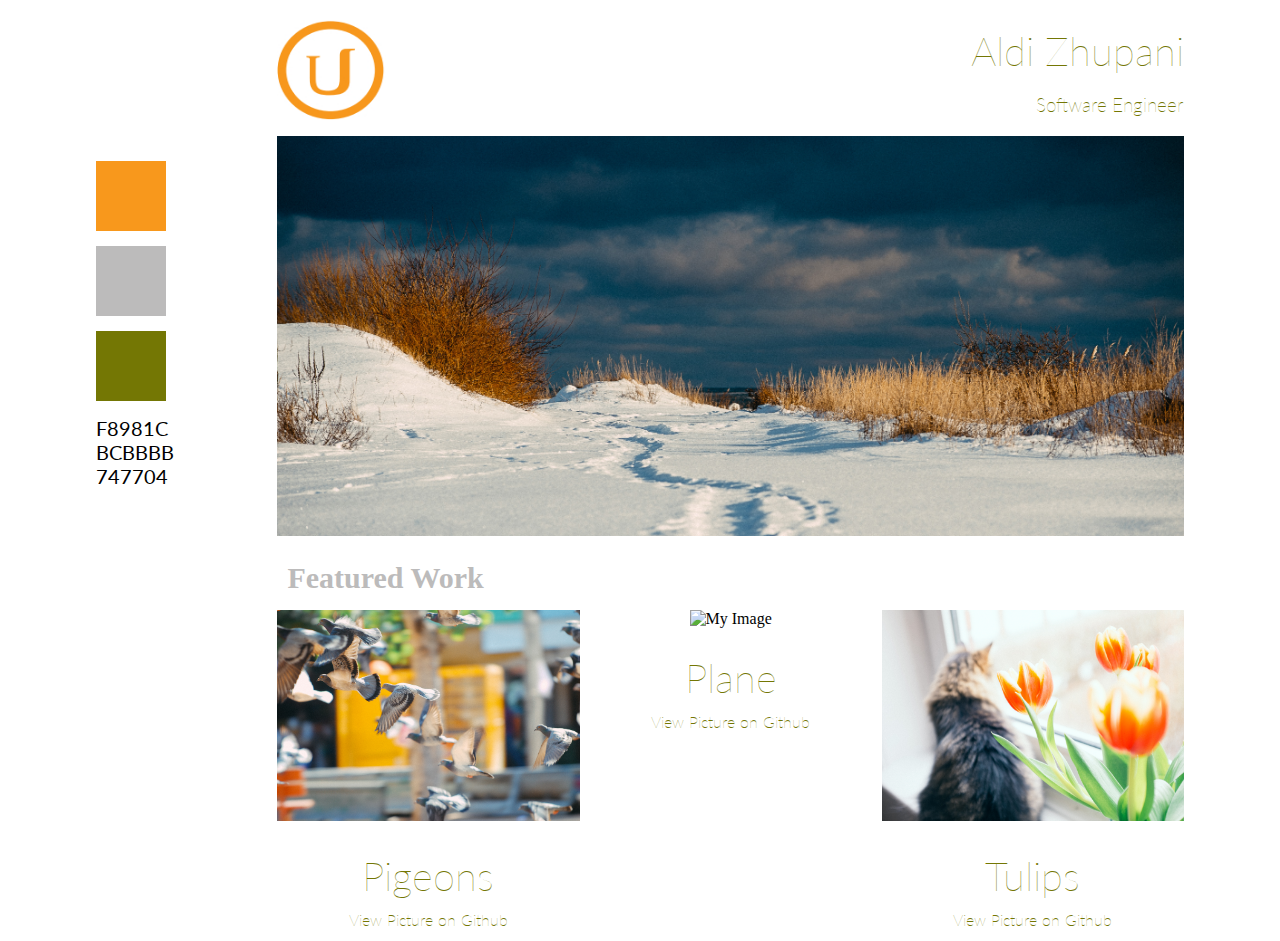
==== framework/index.html @ ac68151d "renaming html file and writing some more media queries" ====
<!DOCTYPE html>
<html>
  <head>
    <meta charset="utf-8">
    <link rel="stylesheet" href="css/main.css">
    <link href='http://fonts.googleapis.com/css?family=Lato&subset=latin,latin-ext' rel='stylesheet' type='text/css'>
    <title>Framework Test Page</title>
  </head>

  <body class="grid">
    <header>
      <div class="row">
        <section class="side-col-2">
          <!-- Space for arraning the layout -->
        </section>
        <section class="col-4-top">
          <img id="top-image" src="udacity-logo.jpg" alt="My Image">
        </section>
        <section class="col-6">
          <h1>Aldi Zhupani</h1>
          <h3>Software Engineer</h3>
        </section>
      </div>
    </header>

    <div class="row"> <!-- Main Content -->
      <div class="side-col-2">
        <ul class="colored"><!-- First three correspond to the colored boxes -->
          <li></li>
          <li></li>
          <li></li>
        </ul>
        <ul>
          <li>F8981C</li>
          <li>BCBBBB</li>
          <li>747704</li>
        </ul>
      </div>

      <div class="col-10">
        <div class="row"><!-- One main image -->
          <div class="col-12 hero">
            <hr>
            <img src="landscape.jpg" alt="My Image">
          </div>
        </div>
        <div class="row"> <!-- three images -->
          <h4>Featured Work</h4>
          <div class="col-4">
            <img src="pigeons.jpg" alt="My Image">
            <h1 class="featured">Pigeons</h1>
            <a href="https://github.com/Aldizh/portfolio/blob/master/framework/pigeons.jpg">View Picture on Github</a>
          </div>
          <div class="col-4">
            <img id="middle-image" src="plane.jpg" alt="My Image">
            <h1 class="featured">Plane</h1>
            <a href="https://github.com/Aldizh/portfolio/blob/master/framework/plane.jpg">View Picture on Github</a>
          </div>
          <div class="col-4">
            <img src="tulips.jpg" alt="My Image">
            <h1 class="featured">Tulips</h1>
            <a href="https://github.com/Aldizh/portfolio/blob/master/framework/tulips.jpg">View Picture on Github</a>
          </div>
        </div>
      </div>
    </div>
  </body>
</html>
---- framework/css/main.css ----
/* CSS written by Aldi */

body {
  width: 85% !important;
}

h1 {
  font-size: 40px;
}

h1, h3 {
  color: #747704;
  margin-bottom: 10px;
}

h1, h3, p, a {
  font-family: "Lato";
  font-style: normal;
  font-variant: normal;
  font-weight: 100;
  flex-wrap: wrap;
}

h4 {
  width: 100%;
  font-size: 30px;
  margin: 15px 10px;
  color: #BCBBBB;
}

ul {
  padding: 0;
  margin: 0;
}

li {
  list-style-type: none;
  font-size: 20px;
  font-family: 'Lato', sans-serif;
}

.colored li {
  width: 70px;
  height: 70px;
  margin: 15px 0;
}

.colored li:nth-child(1) {
  background: #F8981C;
}

.colored li:nth-child(2) {
  background: #BCBBBB;
}

.colored li:nth-child(3) {
  background: #747704;
}

/*li:nth-child(4), li:nth-child(5), li:nth-child(6) {
  height: 0;
  font-size: 20px;
  font-family: 'Lato', sans-serif;
  margin-top: 25px;
}*/

hr {
  flex-wrap: wrap;
  height: 4px;
  margin-bottom: 3%;
  background-color: #BCBBBB;
  border: none;
}

#middle-image {
  width: calc((100% - 20px));
  margin: 0 10px 0 10px;
}

#top-image {
  width: 30%;
  max-height: 100px;
  margin-top: 20px;
}

.col-12 img {
  width: 100%;
}


.col-4 img {
  width: 100%;
  height: 68%;
}

.featured {
  text-align: center;
}


.side-col-2 {
  margin: 10px auto;
  width: 16.66%;
}

.col-4-top {
  width: 33.33%;
}

a {
  color: #747704;
  text-decoration: none;
}

/* Default CSS */

* {
  -webkit-box-sizing: border-box;
  -moz-box-sizing: border-box;
  -ms-box-sizing: border-box;
  box-sizing: border-box;
}

@media only screen and (max-width: 767px) {
  /* For smaller devices: */
  [class*="col-"] {
    width: 100%;
  }

  .col-4 {
    width: 100% !important;
  }

  .col-4-top {
    width: 33.33% !important;
  }

  .col-6 {
    width: 40% !important;
  }

  ul {
    width: 100%;
    float: left;
    margin: 0;
    padding: 0;
  }

  ul li {
    display: inline-block;
  }
}

@media only screen and (min-width: 768px) {
  .hero {
    max-height: 400px;
    overflow: hidden;
  }

  .hero img {
    margin-top: -80px;
  }
}

@media only screen and (min-width: 425px) {
  h1, h3 {
    text-align: right;
    overflow: auto;
  }
}

@media only screen and (max-width: 424px) {
  .col-4-top {
    width: 100% !important;
  }

  .featured {
    margin-top: 4px;
  }

  .col-4 {
    margin-bottom: 25px;
  }
}

  
.grid {
  margin: 0 auto;
  max-width: 1200px;
}

.row {
  width: 100%;
  margin-bottom: 10px;
  display: flex;
  flex-wrap: wrap;
}

.col-1 {
  width: 8.33%;
}

.col-2 {
  width: 16.66%;
}

.col-3 {
  width: 25%;
}

.col-4 {
  width: 33.33%;
  text-align: center;
}

.col-5 {
  width: 41.66%;
}

.col-6 {
  width: 50%;
}

.col-7 {
  width: 58.33%;
}

.col-8 {
  width: 66.66%;
}

.col-9 {
 flex-wrap: wrap;
  width: 75%;
}

.col-10 {
  width: 83.33%;
}

.col-11 {
  width: 91.66%;
}

.col-12 {
  width: 100%;
}
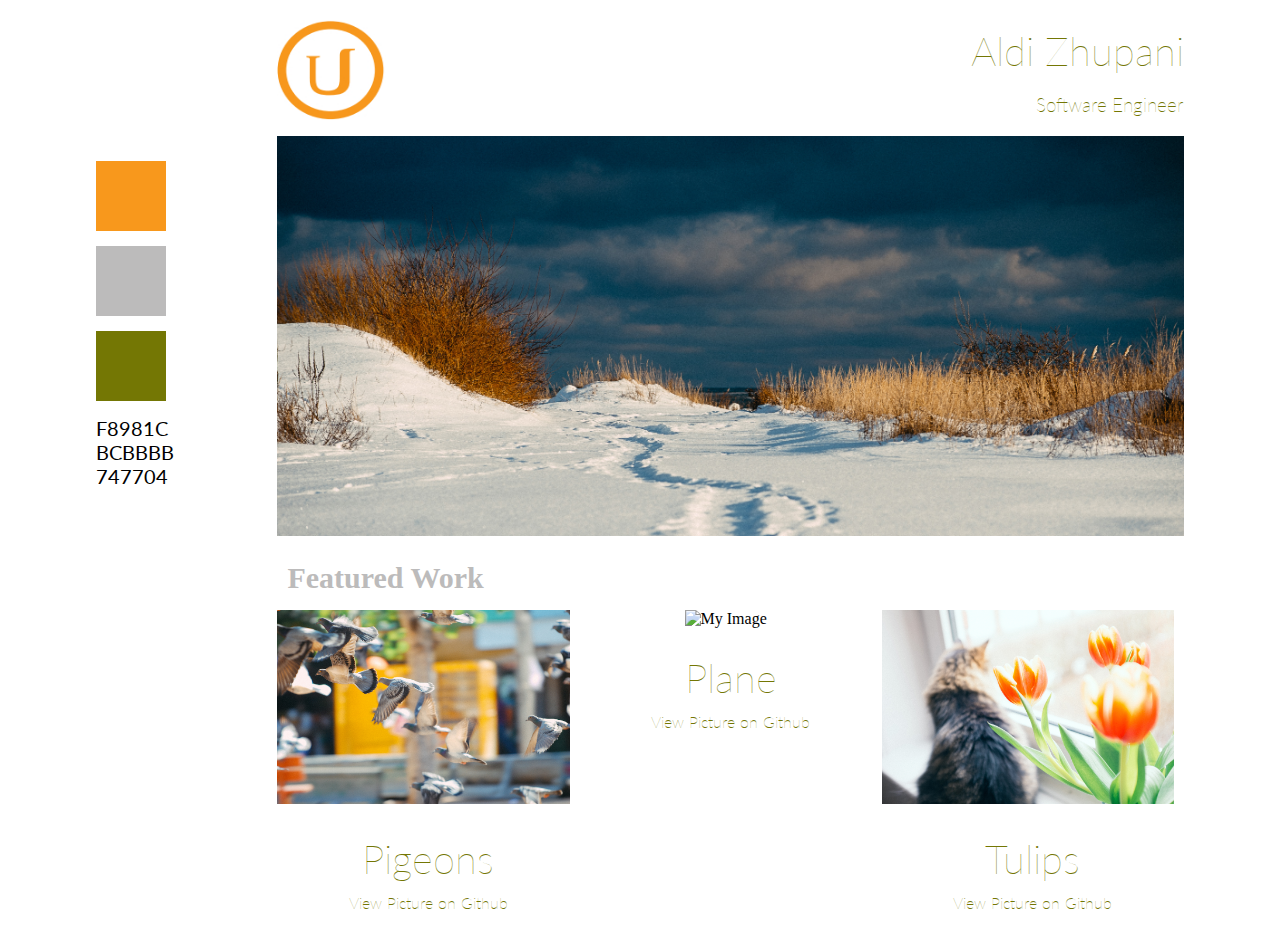
==== commit 6e4fc945: "Modifying images" ====
--- a/framework/index.html
+++ b/framework/index.html
@@ -52,7 +52,7 @@
             <a href="https://github.com/Aldizh/portfolio/blob/master/framework/pigeons.jpg">View Picture on Github</a>
           </div>
           <div class="col-4">
-            <img id="middle-image" src="plane.jpg" alt="My Image">
+            <img src="plane.jpg" alt="My Image">
             <h1 class="featured">Plane</h1>
             <a href="https://github.com/Aldizh/portfolio/blob/master/framework/plane.jpg">View Picture on Github</a>
           </div>
--- a/framework/css/main.css
+++ b/framework/css/main.css
@@ -57,13 +57,6 @@
   background: #747704;
 }
 
-/*li:nth-child(4), li:nth-child(5), li:nth-child(6) {
-  height: 0;
-  font-size: 20px;
-  font-family: 'Lato', sans-serif;
-  margin-top: 25px;
-}*/
-
 hr {
   flex-wrap: wrap;
   height: 4px;
@@ -72,11 +65,6 @@
   border: none;
 }
 
-#middle-image {
-  width: calc((100% - 20px));
-  margin: 0 10px 0 10px;
-}
-
 #top-image {
   width: 30%;
   max-height: 100px;
@@ -90,7 +78,7 @@
 
 .col-4 img {
   width: 100%;
-  height: 68%;
+  padding-right: 10px;
 }
 
 .featured {
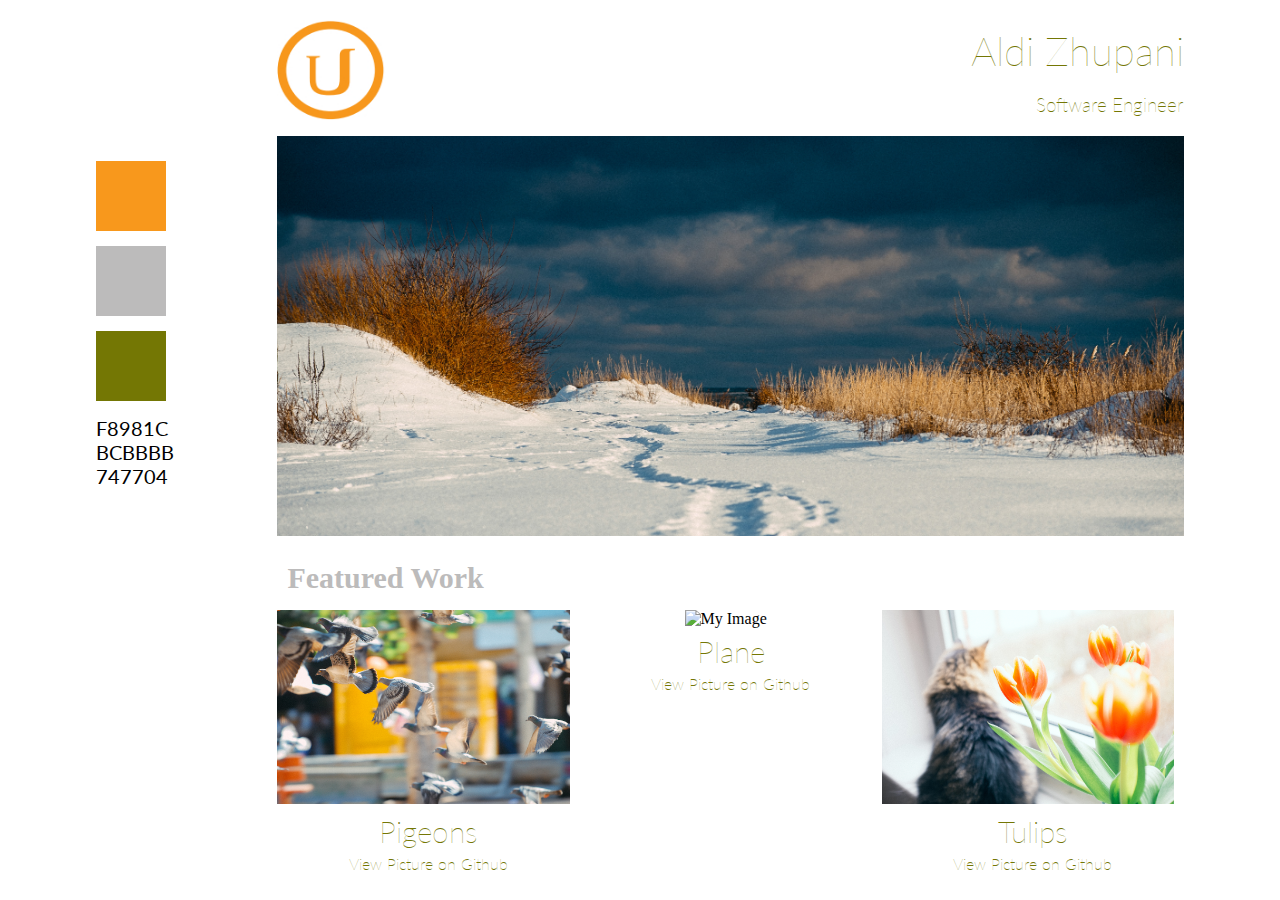
==== commit d88bcaa8: "Small adjustment and = using viewport tag" ====
--- a/framework/index.html
+++ b/framework/index.html
@@ -2,6 +2,7 @@
 <html>
   <head>
     <meta charset="utf-8">
+    <meta name="viewport" content="width=device-width, initial-scale=1">
     <link rel="stylesheet" href="css/main.css">
     <link href='http://fonts.googleapis.com/css?family=Lato&subset=latin,latin-ext' rel='stylesheet' type='text/css'>
     <title>Framework Test Page</title>
@@ -37,6 +38,19 @@
         </ul>
       </div>
 
+      <div class="col-10" id="boxes">
+        <ul class="colored"><!-- First three correspond to the colored boxes -->
+          <li></li>
+          <li></li>
+          <li></li>
+        </ul>
+        <ul>
+          <li>F8981C</li>
+          <li>BCBBBB</li>
+          <li>747704</li>
+        </ul>
+      </div>
+
       <div class="col-10">
         <div class="row"><!-- One main image -->
           <div class="col-12 hero">
@@ -48,17 +62,17 @@
           <h4>Featured Work</h4>
           <div class="col-4">
             <img src="pigeons.jpg" alt="My Image">
-            <h1 class="featured">Pigeons</h1>
+            <p>Pigeons</p>
             <a href="https://github.com/Aldizh/portfolio/blob/master/framework/pigeons.jpg">View Picture on Github</a>
           </div>
           <div class="col-4">
             <img src="plane.jpg" alt="My Image">
-            <h1 class="featured">Plane</h1>
+            <p>Plane</p>
             <a href="https://github.com/Aldizh/portfolio/blob/master/framework/plane.jpg">View Picture on Github</a>
           </div>
           <div class="col-4">
             <img src="tulips.jpg" alt="My Image">
-            <h1 class="featured">Tulips</h1>
+            <p>Tulips</p>
             <a href="https://github.com/Aldizh/portfolio/blob/master/framework/tulips.jpg">View Picture on Github</a>
           </div>
         </div>
--- a/framework/css/main.css
+++ b/framework/css/main.css
@@ -28,33 +28,16 @@
   color: #BCBBBB;
 }
 
-ul {
-  padding: 0;
-  margin: 0;
-}
-
-li {
-  list-style-type: none;
-  font-size: 20px;
-  font-family: 'Lato', sans-serif;
-}
-
-.colored li {
-  width: 70px;
-  height: 70px;
-  margin: 15px 0;
-}
-
-.colored li:nth-child(1) {
-  background: #F8981C;
-}
-
-.colored li:nth-child(2) {
-  background: #BCBBBB;
-}
-
-.colored li:nth-child(3) {
-  background: #747704;
+p {
+  font-size: 30px;
+  text-align: center;
+  color: #747704;
+  margin: 5px 0 5px;
+}
+
+a {
+  color: #747704;
+  text-decoration: none;
 }
 
 hr {
@@ -65,6 +48,36 @@
   border: none;
 }
 
+ul {
+  padding: 0;
+  margin: 0;
+}
+
+li {
+  list-style-type: none;
+  font-size: 20px;
+  font-family: 'Lato', sans-serif;
+}
+
+.colored li {
+  width: 70px;
+  height: 70px;
+  margin: 15px 0;
+}
+
+.colored li:nth-child(1) {
+  background: #F8981C;
+}
+
+.colored li:nth-child(2) {
+  background: #BCBBBB;
+}
+
+.colored li:nth-child(3) {
+  background: #747704;
+}
+
+
 #top-image {
   width: 30%;
   max-height: 100px;
@@ -81,10 +94,6 @@
   padding-right: 10px;
 }
 
-.featured {
-  text-align: center;
-}
-
 
 .side-col-2 {
   margin: 10px auto;
@@ -95,10 +104,6 @@
   width: 33.33%;
 }
 
-a {
-  color: #747704;
-  text-decoration: none;
-}
 
 /* Default CSS */
 
@@ -115,16 +120,16 @@
     width: 100%;
   }
 
-  .col-4 {
-    width: 100% !important;
-  }
-
   .col-4-top {
     width: 33.33% !important;
   }
 
-  .col-6 {
-    width: 40% !important;
+  .col-6 h1 {
+    margin-top: 20px;
+  }
+
+  .col-6 h3 {
+    margin-top: 5px;
   }
 
   ul {
@@ -137,6 +142,15 @@
   ul li {
     display: inline-block;
   }
+
+  #boxes {
+    width: 83.33% !important;
+    text-align: right;
+  }
+
+  .side-col-2 {
+    display: none;
+  }
 }
 
 @media only screen and (min-width: 768px) {
@@ -148,6 +162,10 @@
   .hero img {
     margin-top: -80px;
   }
+
+  #boxes {
+    display: none;
+  }
 }
 
 @media only screen and (min-width: 425px) {
@@ -169,6 +187,19 @@
   .col-4 {
     margin-bottom: 25px;
   }
+
+  #boxes {
+    text-align: left;
+  }
+
+
+  h4 {
+    text-align: center;
+  }
+
+  p {
+    font-size: 15px;
+  }
 }
 
   
